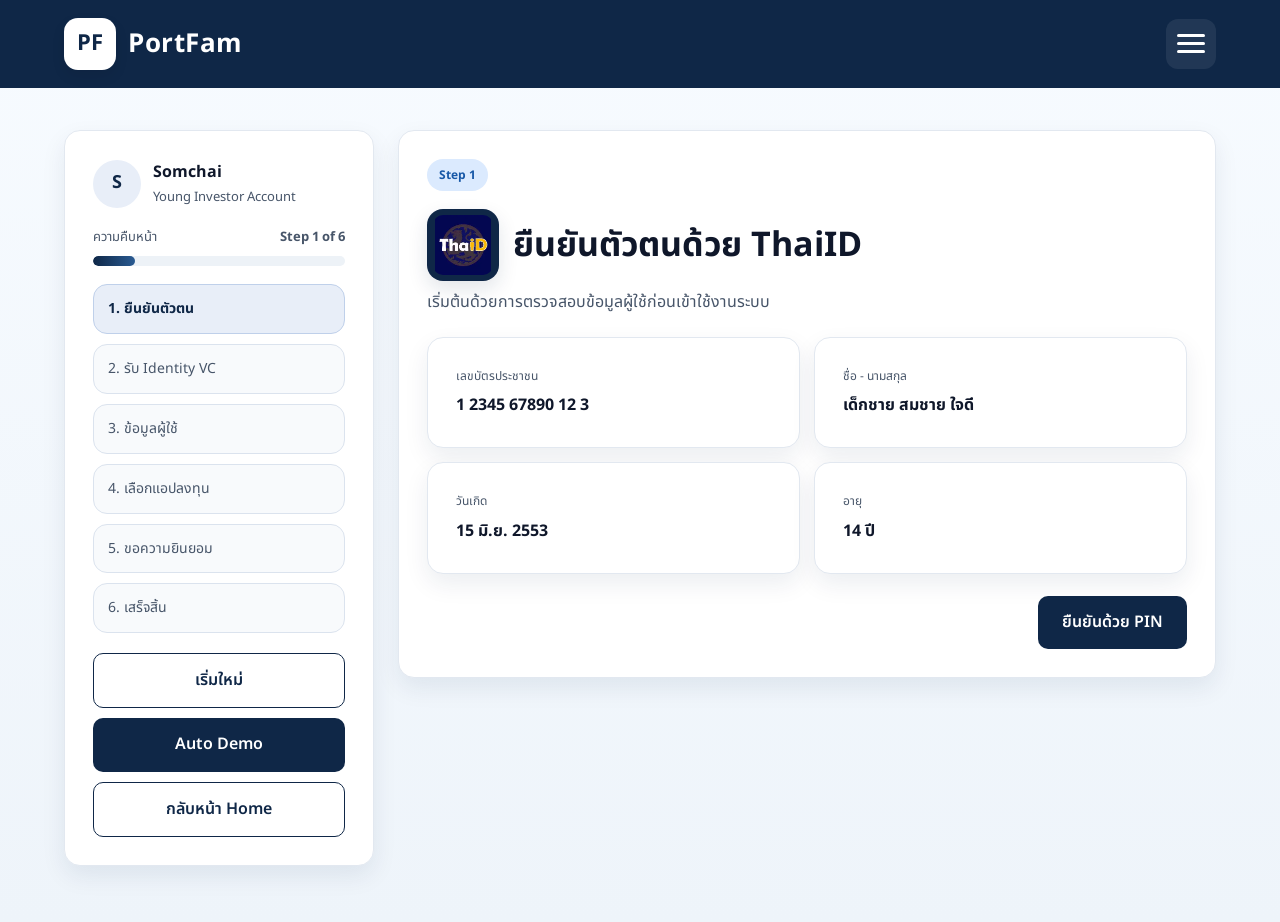
==== demo-login.html @ b3a32cf7 "Create demo-login.html" ====
<!DOCTYPE html>
<html lang="th">
<head>
  <meta charset="UTF-8" />
  <meta name="viewport" content="width=device-width, initial-scale=1.0" />
  <title>PortFam - Demo Flow</title>
  <link rel="stylesheet" href="login.css" />
  <link href="https://fonts.googleapis.com/css2?family=Noto+Sans+Thai:wght@300;400;500;600;700&display=swap" rel="stylesheet">
  
</head>
<body>
  <header class="site-header">
    <div class="container nav">
      <a href="index.html" class="brand">
        <div class="brand-logo">PF</div>
        <div class="brand-text">PortFam</div>
      </a>

      <!-- ขีด 3 ขีด -->
      <button class="menu-toggle" id="menuToggle" aria-label="เปิดเมนู" aria-expanded="false" aria-controls="mobileMenu">
        <span></span>
        <span></span>
        <span></span>
      </button>

      <!-- เมนู -->
      <nav class="menu" id="mobileMenu">
        <a href="index.html#home">หน้าแรก</a>
        <a href="index.html#about">เกี่ยวกับเรา</a>
        <a href="index.html#services">บริการ</a>
        <a href="index.html#news">ข่าวสาร</a>
        <a href="index.html#contact">ติดต่อ</a>
        <a href="demo.html">Demo-login</a>
        <a href="index.html">Login</a>
      </nav>
    </div>
  </header>

  <!-- หน้าเดโม่ -->
  <main class="app-section demo-page">
    <div class="container app-layout">
      <aside class="sidebar">
        <div class="sidebar-card">
          <div class="user-box">
            <div class="avatar">S</div>
            <div>
              <h3 id="sidebarUserName">Somchai</h3>
              <p>Young Investor Account</p>
            </div>
          </div>

          <div class="progress-wrap">
            <div class="progress-text">
              <span>ความคืบหน้า</span>
              <strong id="progressText">Step 1 of 6</strong>
            </div>
            <div class="progress-bar">
              <div class="progress-fill" id="progressFill"></div>
            </div>
          </div>

          <div class="step-list">
            <div class="step-item active" data-step="1">1. ยืนยันตัวตน</div>
            <div class="step-item" data-step="2">2. รับ Identity VC</div>
            <div class="step-item" data-step="3">3. ข้อมูลผู้ใช้</div>
            <div class="step-item" data-step="4">4. เลือกแอปลงทุน</div>
            <div class="step-item" data-step="5">5. ขอความยินยอม</div>
            <div class="step-item" data-step="6">6. เสร็จสิ้น</div>
          </div>

          <div class="sidebar-actions">
            <button class="btn btn-secondary" id="resetBtn" type="button">เริ่มใหม่</button>
            <button class="btn btn-primary" id="autoDemoBtn" type="button">Auto Demo</button>
            <a class="btn btn-secondary full-width text-center" href="Homepage.html">กลับหน้า Home</a>
          </div>
        </div>
      </aside>

      <section class="content-panel">
        <div class="step-page" id="step1">
          <div class="page-card">
            <div class="page-top">
              <span class="page-tag">Step 1</span>
              <h2 class="thaiid-title"> 
                <img src="picture-thaID.webp" alt="ThaiID Logo" class="ThaiId-logo">
                <span>ยืนยันตัวตนด้วย ThaiID</span>
              </h2>
              <p>เริ่มต้นด้วยการตรวจสอบข้อมูลผู้ใช้ก่อนเข้าใช้งานระบบ</p>
            </div>

            <div class="info-grid">
              <div class="info-card">
                <small>เลขบัตรประชาชน</small>
                <strong>1 2345 67890 12 3</strong>
              </div>
              <div class="info-card">
                <small>ชื่อ - นามสกุล</small>
                <strong>เด็กชาย สมชาย ใจดี</strong>
              </div>
              <div class="info-card">
                <small>วันเกิด</small>
                <strong>15 มิ.ย. 2553</strong>
              </div>
              <div class="info-card">
                <small>อายุ</small>
                <strong>14 ปี</strong>
              </div>
            </div>

            <div class="action-row">
              <button class="btn btn-primary" id="verifyBtn">ยืนยันด้วย PIN</button>
            </div>
          </div>
        </div>

        <div class="step-page hidden" id="step2">
          <div class="page-card">
            <div class="page-top">
              <span class="page-tag success-tag">Step 2</span>
              <h2>ได้รับ Identity VC แล้ว</h2>
              <p>ระบบออก Verifiable Credential ให้เรียบร้อย</p>
            </div>

            <div class="success-panel">
              <div class="success-icon">✓</div>
              <div>
                <h3>Identity VC พร้อมใช้งาน</h3>
                <p>ออกโดยกรมการปกครอง และใช้สำหรับยืนยันตัวตนในระบบ</p>
              </div>
            </div>

            <div class="vc-box">
              <div class="vc-row">
                <span>Credential</span>
                <strong>Identity VC</strong>
              </div>
              <div class="vc-row">
                <span>Issuer</span>
                <strong>กรมการปกครอง</strong>
              </div>
              <div class="vc-row">
                <span>Status</span>
                <strong>Verified</strong>
              </div>
            </div>

            <div class="action-row">
              <button class="btn btn-primary" id="toProfileBtn">ดำเนินการต่อ</button>
            </div>
          </div>
        </div>

        <div class="step-page hidden" id="step3">
          <div class="page-card">
            <div class="page-top">
              <span class="page-tag">Step 3</span>
              <h2>บอกเราเกี่ยวกับคุณ</h2>
              <p>เลือกเป้าหมายและระดับความเสี่ยงเพื่อจับคู่แอปที่เหมาะสม</p>
            </div>

            <div class="question-block">
              <h3>เป้าหมายการลงทุน</h3>
              <label class="option-card" id="goal1">
                <input type="radio" name="goal" value="short" />
                <span>เก็บเงินซื้อของที่อยากได้</span>
              </label>
              <label class="option-card" id="goal2">
                <input type="radio" name="goal" value="long" />
                <span>เรียนรู้การลงทุนระยะยาว</span>
              </label>
              <label class="option-card" id="goal3">
                <input type="radio" name="goal" value="trial" />
                <span>ทดลองลงทุนจริงด้วยเงินน้อย</span>
              </label>
            </div>

            <div class="question-block">
              <h3>ความเสี่ยงที่รับได้</h3>
              <label class="option-card" id="risk1">
                <input type="radio" name="risk" value="low" />
                <span>ต่ำ — ไม่อยากขาดทุน</span>
              </label>
              <label class="option-card" id="risk2">
                <input type="radio" name="risk" value="medium" />
                <span>กลาง — รับได้บ้างเพื่อผลตอบแทนดีขึ้น</span>
              </label>
            </div>

            <div class="action-row">
              <button class="btn btn-primary disabled" id="toAppBtn" disabled>ไปขั้นตอนถัดไป</button>
            </div>
          </div>
        </div>

        <div class="step-page hidden" id="step4">
          <div class="page-card">
            <div class="page-top">
              <span class="page-tag">Step 4</span>
              <h2>เลือกแอปลงทุน</h2>
              <p>ระบบแสดงเฉพาะแอปที่เหมาะสมและผ่านการตรวจสอบ</p>
            </div>

            <div class="app-grid">
              <button class="app-card approved" data-app="StockKids" type="button">
                <div class="app-card-top">
                  <h3>StockKids</h3>
                  <span class="badge ok">SEC ✓</span>
                </div>
                <p>ซื้อขายหุ้นจริง เริ่มต้น 100 บาท</p>
              </button>

              <button class="app-card approved" data-app="FundJunior" type="button">
                <div class="app-card-top">
                  <h3>FundJunior</h3>
                  <span class="badge ok">SEC ✓</span>
                </div>
                <p>กองทุนรวม ความเสี่ยงต่ำ</p>
              </button>

              <button class="app-card blocked" data-app="CryptoYouth" type="button">
                <div class="app-card-top">
                  <h3>CryptoYouth</h3>
                  <span class="badge wait">รอ SEC</span>
                </div>
                <p>ยังไม่ได้รับการรับรอง</p>
              </button>
            </div>

            <p class="select-note" id="selectedAppText">ยังไม่ได้เลือกแอป</p>

            <div class="action-row">
              <button class="btn btn-primary disabled" id="toConsentBtn" disabled>ส่งคำขอความยินยอม</button>
            </div>
          </div>
        </div>

        <div class="step-page hidden" id="step5">
          <div class="page-card">
            <div class="page-top">
              <span class="page-tag">Step 5</span>
              <h2>รอการยินยอมจากผู้ปกครอง</h2>
              <p>ระบบส่ง Consent Request ไปยัง Parent Wallet แล้ว</p>
            </div>

            <div class="waiting-panel" id="waitingPanel">
              <div class="spinner"></div>
              <h3>กำลังรอการอนุมัติ...</h3>
              <p>โปรดรอขณะผู้ปกครองตรวจสอบคำขอ</p>
            </div>

            <div class="approval-panel hidden" id="approvalPanel">
" id="approvalPanel">
              <div class="success-icon large">✓</div>
              <h3>ผู้ปกครองยินยอมแล้ว</h3>
              <p>ระบบได้รับ VP Reference เรียบร้อย</p>

              <div class="vc-box">
                <div class="vc-row">
                  <span>VP Reference</span>
                  <strong>#VP-2024-8821</strong>
                </div>
                <div class="vc-row">
                  <span>Status</span>
                  <strong>Approved</strong>
                </div>
                <div class="vc-row">
                  <span>แชร์ข้อมูล</span>
                  <strong>Consent Only</strong>
                </div>
              </div>

              <div class="action-row">
                <button class="btn btn-primary" id="finishBtn">เข้าสู่หน้าใช้งาน</button>
              </div>
            </div>
          </div>
        </div>

        <div class="step-page hidden" id="step6">
          <div class="page-card">
            <div class="page-top">
              <span class="page-tag success-tag">Step 6</span>
              <h2>พร้อมใช้งานแล้ว</h2>
              <p>บัญชีได้รับการยืนยันและสามารถเริ่มต้นใช้งานแอปที่เลือกได้</p>
            </div>

            <div class="dashboard-card">
              <div class="dashboard-top">
                <div>
                  <small>บัญชีผู้ใช้</small>
                  <h3>สมชาย ใจดี</h3>
                </div>
                <span class="badge ok">ACTIVE</span>
              </div>

              <div class="dashboard-list">
                <div class="dashboard-item">
                  <span>Identity VC</span>
                  <strong>Verified</strong>
                </div>
                <div class="dashboard-item">
                  <span>Consent VP</span>
                  <strong>Approved</strong>
                </div>
                <div class="dashboard-item">
                  <span>Selected App</span>
                  <strong id="finalSelectedApp">-</strong>
                </div>
              </div>
            </div>

            <div class="action-row">
              <button class="btn btn-primary" id="restartFlowBtn">เริ่ม flow ใหม่</button>
            </div>
          </div>
        </div>
      </section>
    </div>
  </main>

  <script src="script.js"></script>
</body>
</html>
---- login.css ----
* {
  margin: 0;
  padding: 0;
  box-sizing: border-box;
  font-family: "Noto Sans Thai", sans-serif;
}

:root {
  --navy: #0f2747;
  --navy-light: #183861;
  --blue-soft: #dbeafe;
  --bg: #f7fbff;
  --bg-2: #eef4fa;
  --white: #ffffff;
  --text: #0f172a;
  --muted: #475569;
  --line: #dbe3ee;
  --shadow: 0 10px 25px rgba(15, 39, 71, 0.08);
  --radius: 18px;
  --brand-soft: #e8eef8;
  --green-soft: #eef4fa;
}

body {
  color: var(--text);
  background: linear-gradient(180deg, var(--bg) 0%, var(--bg-2) 100%);
  line-height: 1.7;
}

a {
  text-decoration: none;
  color: inherit;
}

button,
input {
  font: inherit;
}

.hidden {
  display: none !important;
}

.container {
  width: 90%;
  max-width: 1200px;
  margin: 0 auto;
}

/* Header */
.site-header {
  background-color: var(--navy);
  padding: 18px 0;
  position: sticky;
  top: 0;
  z-index: 1000;
}

.nav {
  display: flex;
  justify-content: space-between;
  align-items: center;
  gap: 20px;
  position: relative;
}

.brand {
  display: flex;
  align-items: center;
  gap: 12px;
  text-decoration: none;
}

.brand-logo {
  width: 52px;
  height: 52px;
  border-radius: 14px;
  background: #ffffff;
  color: var(--navy);
  display: flex;
  align-items: center;
  justify-content: center;
  font-weight: 700;
  font-size: 22px;
  box-shadow: 0 6px 14px rgba(0, 0, 0, 0.08);
  flex-shrink: 0;
}

.brand-text {
  color: var(--white);
  font-size: 26px;
  font-weight: 700;
  letter-spacing: 0.5px;
}

/* hamburger */
.menu-toggle {
  display: block;
  width: 50px;
  height: 50px;
  border: none;
  background: rgba(255, 255, 255, 0.08);
  border-radius: 12px;
  cursor: pointer;
  padding: 10px;
  position: relative;
  z-index: 1100;
}

.menu-toggle span {
  position: absolute;
  left: 11px;
  width: 28px;
  height: 3px;
  background: #ffffff;
  border-radius: 999px;
  transition: transform 0.28s ease, opacity 0.22s ease, top 0.28s ease;
}

.menu-toggle span:nth-child(1) {
  top: 15px;
}

.menu-toggle span:nth-child(2) {
  top: 23px;
}

.menu-toggle span:nth-child(3) {
  top: 31px;
}

.menu-toggle.active span:nth-child(1) {
  top: 23px;
  transform: rotate(45deg);
}

.menu-toggle.active span:nth-child(2) {
  opacity: 0;
}

.menu-toggle.active span:nth-child(3) {
  top: 23px;
  transform: rotate(-45deg);
}

/* menu always hidden by default */
.menu {
  display: flex;
  position: absolute;
  top: calc(100% + 12px);
  right: 0;
  width: min(290px, 90vw);
  background: var(--navy);
  border: 1px solid rgba(255, 255, 255, 0.08);
  border-radius: 16px;
  padding: 12px;
  box-shadow: 0 14px 30px rgba(0, 0, 0, 0.18);
  flex-direction: column;
  gap: 6px;

  opacity: 0;
  transform: translateY(-10px) scale(0.98);
  pointer-events: none;
  transition: opacity 0.28s ease, transform 0.28s ease;
}

.menu.show {
  opacity: 1;
  transform: translateY(0) scale(1);
  pointer-events: auto;
}

.menu a {
  color: var(--white);
  font-size: 16px;
  width: 100%;
  padding: 10px 12px;
  border-radius: 8px;
  transition: 0.3s;
}

.menu a:hover {
  color: #dbeafe;
  background-color: rgba(255, 255, 255, 0.08);
}

/* Login */
.login-section {
  padding: 88px 0;
}

.login-layout {
  max-width: 1200px;
  display: grid;
  grid-template-columns: 1.1fr 0.9fr;
  gap: 30px;
  align-items: center;
}

.hero-tag {
  display: inline-block;
  background-color: var(--blue-soft);
  color: #1d4ed8;
  padding: 6px 14px;
  border-radius: 999px;
  font-size: 14px;
  margin-bottom: 18px;
  font-weight: 600;
}

.login-intro h1 {
  font-size: 44px;
  line-height: 1.25;
  color: var(--text);
  margin-bottom: 20px;
}

.login-intro p {
  font-size: 18px;
  color: var(--muted);
  max-width: 680px;
  margin-bottom: 28px;
}

.info-pills {
  display: grid;
  grid-template-columns: repeat(3, 1fr);
  gap: 14px;
  margin-top: 24px;
}

.info-pill,
.login-card,
.sidebar-card,
.page-card,
.info-card {
  background-color: var(--white);
  border: 1px solid #e2e8f0;
  border-radius: 16px;
  padding: 28px;
  box-shadow: var(--shadow);
}

.info-pill strong {
  display: block;
  margin-bottom: 6px;
  color: var(--navy);
}

.info-pill span {
  color: var(--muted);
  font-size: 14px;
}

.card-head h2,
.card-head h3 {
  font-size: 30px;
  margin-bottom: 6px;
  color: var(--navy);
}

.card-head p {
  color: var(--muted);
  margin-bottom: 18px;
}

.login-form {
  display: grid;
  gap: 14px;
}

.login-form label {
  display: grid;
  gap: 8px;
}

.login-form span {
  font-size: 14px;
  font-weight: 600;
}

.login-form input {
  width: 100%;
  padding: 14px 16px;
  border: 1px solid var(--line);
  border-radius: 12px;
  background: #fff;
  outline: none;
}

.login-form input:focus {
  border-color: var(--navy);
  box-shadow: 0 0 0 4px rgba(15, 39, 71, 0.08);
}

.login-hint,
.hint {
  margin-top: 14px;
  font-size: 14px;
  color: var(--muted);
}

.btn {
  display: inline-block;
  padding: 13px 24px;
  border-radius: 10px;
  font-size: 16px;
  font-weight: 600;
  transition: 0.3s;
  border: none;
  cursor: pointer;
}

.btn-primary {
  background-color: var(--navy);
  color: var(--white);
}

.btn-primary:hover {
  background-color: var(--navy-light);
}

.btn-secondary {
  border: 1px solid var(--navy);
  color: var(--navy);
  background-color: var(--white);
}

.btn-secondary:hover {
  background-color: #f1f5f9;
}

.full-width {
  width: 100%;
}

.text-center {
  text-align: center;
}

.disabled,
.btn:disabled {
  opacity: 0.55;
  cursor: not-allowed;
}

/* Demo */
.app-section {
  padding: 42px 0 56px;
}

.app-layout {
  display: grid;
  grid-template-columns: 310px 1fr;
  gap: 24px;
  align-items: start;
}

.sidebar {
  position: sticky;
  top: 100px;
}

.user-box {
  display: flex;
  align-items: center;
  gap: 12px;
  margin-bottom: 18px;
}

.avatar {
  width: 48px;
  height: 48px;
  border-radius: 50%;
  background: var(--brand-soft);
  color: var(--navy);
  display: flex;
  align-items: center;
  justify-content: center;
  font-weight: 700;
  font-size: 18px;
}

.user-box h3 {
  font-size: 16px;
}

.user-box p {
  color: var(--muted);
  font-size: 13px;
}

.progress-wrap {
  margin-bottom: 18px;
}

.progress-text {
  display: flex;
  justify-content: space-between;
  gap: 10px;
  margin-bottom: 8px;
  font-size: 13px;
  color: var(--muted);
}

.progress-bar {
  height: 10px;
  background: #edf2f7;
  border-radius: 999px;
  overflow: hidden;
}

.progress-fill {
  width: 16.66%;
  height: 100%;
  background: linear-gradient(90deg, var(--navy), #2a5b92);
  border-radius: 999px;
  transition: width 0.3s ease;
}

.step-list {
  display: grid;
  gap: 10px;
  margin-bottom: 20px;
}

.step-item {
  padding: 12px 14px;
  border-radius: 14px;
  background: #f8fafc;
  border: 1px solid var(--line);
  font-size: 14px;
  color: var(--muted);
  transition: 0.2s ease;
}

.step-item.active {
  background: #e8eef8;
  color: var(--navy);
  border-color: #bfd0ea;
  font-weight: 700;
}

.step-item.done {
  background: #eff6ff;
  color: #1d4ed8;
  border-color: #cfe0fb;
}

.sidebar-actions {
  display: grid;
  gap: 10px;
}

.page-top {
  margin-bottom: 20px;
}

.page-tag {
  display: inline-block;
  padding: 6px 12px;
  border-radius: 999px;
  background: var(--blue-soft);
  color: #1758a7;
  font-size: 12px;
  font-weight: 700;
  margin-bottom: 10px;
}

.success-tag {
  background: var(--green-soft);
  color: #16624b;
}

.page-top h2 {
  font-size: clamp(24px, 3vw, 34px);
  line-height: 1.15;
  margin-bottom: 8px;
}

.page-top p {
  color: var(--muted);
}

.info-grid {
  display: grid;
  grid-template-columns: repeat(2, 1fr);
  gap: 14px;
}

.info-card small {
  display: block;
  font-size: 12px;
  color: var(--muted);
  margin-bottom: 6px;
}

.info-card strong {
  font-size: 16px;
}

.action-row {
  display: flex;
  justify-content: flex-end;
  margin-top: 22px;
  gap: 10px;
  flex-wrap: wrap;
}

.success-panel,
.waiting-panel,
.approval-panel,
.dashboard-card {
  border: 1px solid var(--line);
  border-radius: 18px;
  padding: 20px;
  background: #fff;
}

.success-panel {
  display: flex;
  align-items: center;
  gap: 16px;
  background: #eef4fa;
  border-color: #d7e4f5;
}

.success-icon {
  width: 48px;
  height: 48px;
  border-radius: 50%;
  background: var(--navy);
  color: #fff;
  display: flex;
  align-items: center;
  justify-content: center;
  font-size: 24px;
  font-weight: 700;
  flex-shrink: 0;
}

.success-icon.large {
  width: 64px;
  height: 64px;
  font-size: 30px;
  margin: 0 auto 14px;
}

.vc-box {
  border: 1px solid var(--line);
  border-radius: 16px;
  padding: 14px 16px;
  margin-top: 18px;
  background: #fbfdff;
}

.vc-row {
  display: flex;
  justify-content: space-between;
  gap: 12px;
  padding: 10px 0;
  border-bottom: 1px solid #edf2f7;
  font-size: 14px;
}

.vc-row:last-child {
  border-bottom: none;
}

.vc-row span {
  color: var(--muted);
}

.question-block {
  margin-bottom: 22px;
}

.question-block h3 {
  margin-bottom: 10px;
  font-size: 18px;
}

.option-card {
  display: flex;
  align-items: center;
  gap: 10px;
  padding: 14px 16px;
  border-radius: 16px;
  border: 1px solid var(--line);
  margin-bottom: 10px;
  cursor: pointer;
  background: #fff;
  transition: 0.2s ease;
}

.option-card:hover {
  background: #f9fcfd;
}

.option-card.active {
  border-color: #92b6df;
  background: #eef5ff;
}

.option-card input {
  accent-color: var(--navy);
}

.app-grid {
  display: grid;
  grid-template-columns: repeat(3, 1fr);
  gap: 14px;
}

.app-card {
  text-align: left;
  padding: 18px;
  border-radius: 18px;
  border: 1px solid var(--line);
  background: #fff;
  cursor: pointer;
  transition: 0.2s ease;
}

.app-card:hover {
  transform: translateY(-2px);
  box-shadow: var(--shadow);
}

.app-card.selected {
  border-color: #91afd6;
  background: #eef5ff;
}

.app-card.blocked {
  background: #fffaf4;
}

.app-card-top {
  display: flex;
  align-items: center;
  justify-content: space-between;
  gap: 10px;
  margin-bottom: 8px;
}

.app-card h3 {
  font-size: 18px;
}

.app-card p {
  color: var(--muted);
  font-size: 14px;
}

.badge {
  display: inline-flex;
  align-items: center;
  padding: 5px 10px;
  border-radius: 999px;
  font-size: 11px;
  font-weight: 700;
}

.badge.ok {
  background: #dbeafe;
  color: #1d4ed8;
}

.badge.wait {
  background: #fff2dd;
  color: #9a5a00;
}

.select-note {
  margin-top: 14px;
  color: var(--muted);
  font-size: 14px;
}

.waiting-panel,
.approval-panel {
  text-align: center;
}

.spinner {
  width: 54px;
  height: 54px;
  border: 4px solid #e5e7eb;
  border-top-color: var(--navy);
  border-radius: 50%;
  margin: 0 auto 14px;
  animation: spin 0.8s linear infinite;
}

@keyframes spin {
  to {
    transform: rotate(360deg);
  }
}

.dashboard-top {
  display: flex;
  align-items: center;
  justify-content: space-between;
  gap: 12px;
  margin-bottom: 16px;
}

.dashboard-top small {
  display: block;
  color: var(--muted);
  margin-bottom: 4px;
}

.dashboard-list {
  display: grid;
  gap: 10px;
}

.dashboard-item {
  display: flex;
  justify-content: space-between;
  gap: 12px;
  padding: 14px 16px;
  border: 1px solid var(--line);
  border-radius: 14px;
  background: #fff;
}

.dashboard-item span {
  color: var(--muted);
}

@media (max-width: 980px) {
  .info-pills,
  .login-layout,
  .app-layout,
  .app-grid,
  .info-grid {
    grid-template-columns: 1fr;
  }

  .login-intro h1 {
    font-size: 34px;
  }

  .sidebar {
    position: static;
  }
}

@media (max-width: 640px) {
  .brand-text {
    font-size: 22px;
  }

  .brand-logo {
    width: 46px;
    height: 46px;
    font-size: 18px;
  }
}

.thaiid-title {
  display: flex;
  align-items: center;
  gap: 14px;
  flex-wrap: wrap;
  margin-top: 8px;
}

.ThaiId-logo {
  width: 72px;
  height: 72px;
  object-fit: contain;
  border-radius: 16px;
  background: #0f2747;
  padding: 6px;
  box-shadow: 0 8px 20px rgba(15, 39, 71, 0.12);
  flex-shrink: 0;
}

.thaiid-title span {
  display: inline-block;
}

@media (max-width: 640px) {
  .thaiid-title {
    align-items: flex-start;
    gap: 10px;
  }

  .ThaiId-logo {
    width: 58px;
    height: 58px;
    border-radius: 12px;
  }
}
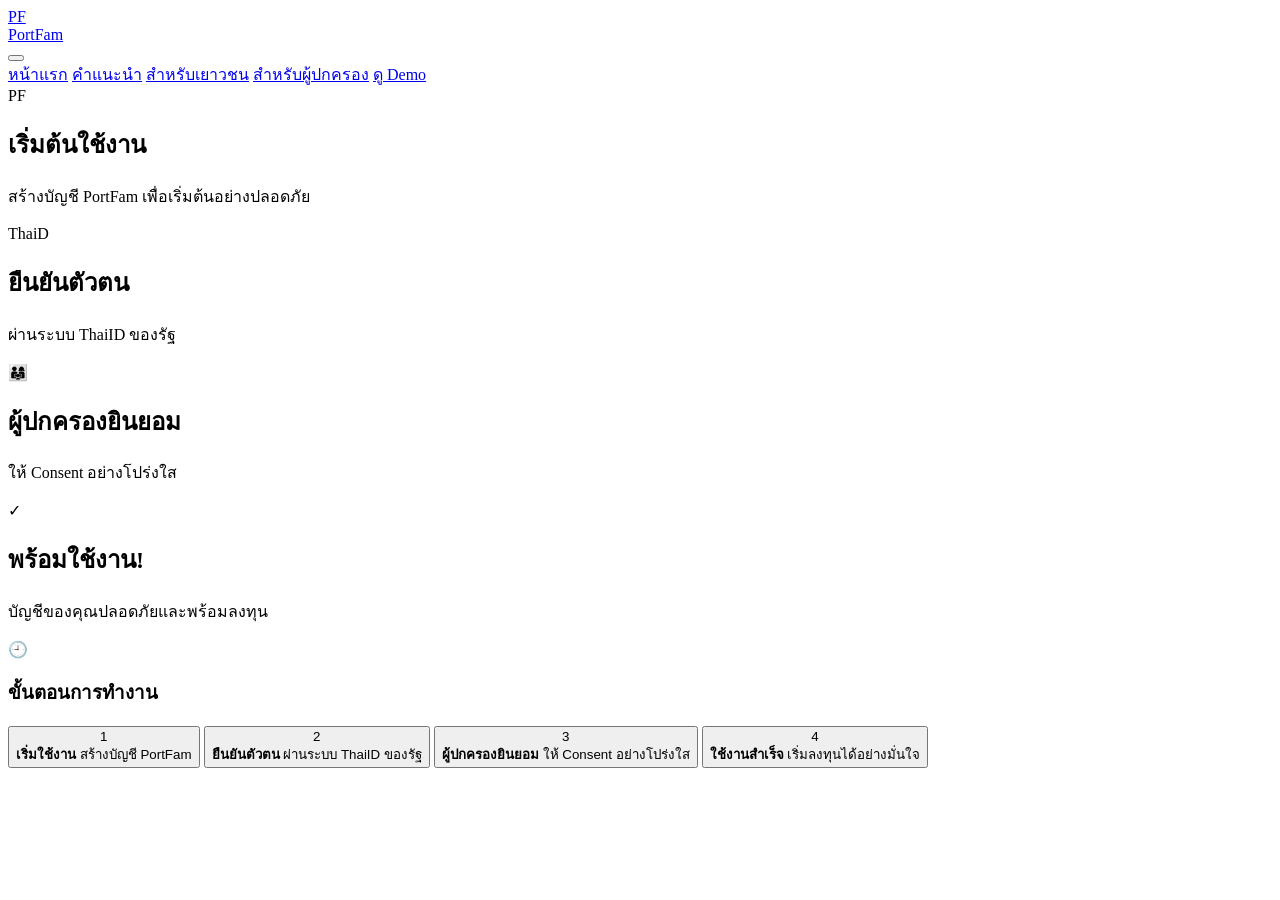
==== commit 6cffa497: "demo-login.html" ====
--- a/demo-login.html
+++ b/demo-login.html
@@ -3,10 +3,9 @@
 <head>
   <meta charset="UTF-8" />
   <meta name="viewport" content="width=device-width, initial-scale=1.0" />
-  <title>PortFam - Demo Flow</title>
-  <link rel="stylesheet" href="login.css" />
-  <link href="https://fonts.googleapis.com/css2?family=Noto+Sans+Thai:wght@300;400;500;600;700&display=swap" rel="stylesheet">
-  
+  <title>PortFam - ดู Demo</title>
+  <link rel="stylesheet" href="demo-login.css" />
+  <link href="https://fonts.googleapis.com/css2?family=Noto+Sans+Thai:wght@300;400;500;600;700;800&display=swap" rel="stylesheet">
 </head>
 <body>
   <header class="site-header">
@@ -16,308 +15,105 @@
         <div class="brand-text">PortFam</div>
       </a>
 
-      <!-- ขีด 3 ขีด -->
-      <button class="menu-toggle" id="menuToggle" aria-label="เปิดเมนู" aria-expanded="false" aria-controls="mobileMenu">
+      <button class="menu-toggle" id="menuToggle" type="button" aria-label="เปิดเมนู" aria-expanded="false" aria-controls="mobileMenu">
         <span></span>
         <span></span>
         <span></span>
       </button>
 
-      <!-- เมนู -->
       <nav class="menu" id="mobileMenu">
-        <a href="index.html#home">หน้าแรก</a>
-        <a href="index.html#about">เกี่ยวกับเรา</a>
-        <a href="index.html#services">บริการ</a>
-        <a href="index.html#news">ข่าวสาร</a>
-        <a href="index.html#contact">ติดต่อ</a>
-        <a href="demo.html">Demo-login</a>
-        <a href="index.html">Login</a>
+        <a href="index.html">หน้าแรก</a>
+        <a href="recom.html">คำแนะนำ</a>
+        <a href="youth-guide.html">สำหรับเยาวชน</a>
+        <a href="parent-guide.html">สำหรับผู้ปกครอง</a>
+        <a href="demo-login.html" class="active-link">ดู Demo</a>
       </nav>
     </div>
   </header>
 
-  <!-- หน้าเดโม่ -->
-  <main class="app-section demo-page">
-    <div class="container app-layout">
-      <aside class="sidebar">
-        <div class="sidebar-card">
-          <div class="user-box">
-            <div class="avatar">S</div>
-            <div>
-              <h3 id="sidebarUserName">Somchai</h3>
-              <p>Young Investor Account</p>
+  <main class="page-wrap">
+    <section class="demo-section">
+      <div class="container">
+        <div class="demo-layout">
+          <div class="demo-stage">
+            <div class="phone-mockup">
+              <div class="phone-notch"></div>
+
+              <div class="phone-screen">
+                <div class="scene scene-active" data-scene="1">
+                  <div class="screen-icon blue-circle">PF</div>
+                  <h2>เริ่มต้นใช้งาน</h2>
+                  <p>สร้างบัญชี PortFam เพื่อเริ่มต้นอย่างปลอดภัย</p>
+                </div>
+
+                <div class="scene" data-scene="2">
+                  <div class="screen-icon thaid-circle">
+                    Thai<span>D</span>
+                  </div>
+                  <h2>ยืนยันตัวตน</h2>
+                  <p>ผ่านระบบ ThaiID ของรัฐ</p>
+                </div>
+
+                <div class="scene" data-scene="3">
+                  <div class="screen-icon consent-circle">👨‍👩‍👧</div>
+                  <h2>ผู้ปกครองยินยอม</h2>
+                  <p>ให้ Consent อย่างโปร่งใส</p>
+                </div>
+
+                <div class="scene" data-scene="4">
+                  <div class="success-check">✓</div>
+                  <h2>พร้อมใช้งาน!</h2>
+                  <p>บัญชีของคุณปลอดภัยและพร้อมลงทุน</p>
+                </div>
+              </div>
             </div>
           </div>
 
-          <div class="progress-wrap">
-            <div class="progress-text">
-              <span>ความคืบหน้า</span>
-              <strong id="progressText">Step 1 of 6</strong>
-            </div>
-            <div class="progress-bar">
-              <div class="progress-fill" id="progressFill"></div>
-            </div>
-          </div>
-
-          <div class="step-list">
-            <div class="step-item active" data-step="1">1. ยืนยันตัวตน</div>
-            <div class="step-item" data-step="2">2. รับ Identity VC</div>
-            <div class="step-item" data-step="3">3. ข้อมูลผู้ใช้</div>
-            <div class="step-item" data-step="4">4. เลือกแอปลงทุน</div>
-            <div class="step-item" data-step="5">5. ขอความยินยอม</div>
-            <div class="step-item" data-step="6">6. เสร็จสิ้น</div>
-          </div>
-
-          <div class="sidebar-actions">
-            <button class="btn btn-secondary" id="resetBtn" type="button">เริ่มใหม่</button>
-            <button class="btn btn-primary" id="autoDemoBtn" type="button">Auto Demo</button>
-            <a class="btn btn-secondary full-width text-center" href="Homepage.html">กลับหน้า Home</a>
-          </div>
-        </div>
-      </aside>
-
-      <section class="content-panel">
-        <div class="step-page" id="step1">
-          <div class="page-card">
-            <div class="page-top">
-              <span class="page-tag">Step 1</span>
-              <h2 class="thaiid-title"> 
-                <img src="picture-thaID.webp" alt="ThaiID Logo" class="ThaiId-logo">
-                <span>ยืนยันตัวตนด้วย ThaiID</span>
-              </h2>
-              <p>เริ่มต้นด้วยการตรวจสอบข้อมูลผู้ใช้ก่อนเข้าใช้งานระบบ</p>
+          <aside class="step-panel">
+            <div class="panel-head">
+              <span class="panel-head-icon">🕘</span>
+              <h3>ขั้นตอนการทำงาน</h3>
             </div>
 
-            <div class="info-grid">
-              <div class="info-card">
-                <small>เลขบัตรประชาชน</small>
-                <strong>1 2345 67890 12 3</strong>
-              </div>
-              <div class="info-card">
-                <small>ชื่อ - นามสกุล</small>
-                <strong>เด็กชาย สมชาย ใจดี</strong>
-              </div>
-              <div class="info-card">
-                <small>วันเกิด</small>
-                <strong>15 มิ.ย. 2553</strong>
-              </div>
-              <div class="info-card">
-                <small>อายุ</small>
-                <strong>14 ปี</strong>
-              </div>
-            </div>
-
-            <div class="action-row">
-              <button class="btn btn-primary" id="verifyBtn">ยืนยันด้วย PIN</button>
-            </div>
-          </div>
-        </div>
-
-        <div class="step-page hidden" id="step2">
-          <div class="page-card">
-            <div class="page-top">
-              <span class="page-tag success-tag">Step 2</span>
-              <h2>ได้รับ Identity VC แล้ว</h2>
-              <p>ระบบออก Verifiable Credential ให้เรียบร้อย</p>
-            </div>
-
-            <div class="success-panel">
-              <div class="success-icon">✓</div>
-              <div>
-                <h3>Identity VC พร้อมใช้งาน</h3>
-                <p>ออกโดยกรมการปกครอง และใช้สำหรับยืนยันตัวตนในระบบ</p>
-              </div>
-            </div>
-
-            <div class="vc-box">
-              <div class="vc-row">
-                <span>Credential</span>
-                <strong>Identity VC</strong>
-              </div>
-              <div class="vc-row">
-                <span>Issuer</span>
-                <strong>กรมการปกครอง</strong>
-              </div>
-              <div class="vc-row">
-                <span>Status</span>
-                <strong>Verified</strong>
-              </div>
-            </div>
-
-            <div class="action-row">
-              <button class="btn btn-primary" id="toProfileBtn">ดำเนินการต่อ</button>
-            </div>
-          </div>
-        </div>
-
-        <div class="step-page hidden" id="step3">
-          <div class="page-card">
-            <div class="page-top">
-              <span class="page-tag">Step 3</span>
-              <h2>บอกเราเกี่ยวกับคุณ</h2>
-              <p>เลือกเป้าหมายและระดับความเสี่ยงเพื่อจับคู่แอปที่เหมาะสม</p>
-            </div>
-
-            <div class="question-block">
-              <h3>เป้าหมายการลงทุน</h3>
-              <label class="option-card" id="goal1">
-                <input type="radio" name="goal" value="short" />
-                <span>เก็บเงินซื้อของที่อยากได้</span>
-              </label>
-              <label class="option-card" id="goal2">
-                <input type="radio" name="goal" value="long" />
-                <span>เรียนรู้การลงทุนระยะยาว</span>
-              </label>
-              <label class="option-card" id="goal3">
-                <input type="radio" name="goal" value="trial" />
-                <span>ทดลองลงทุนจริงด้วยเงินน้อย</span>
-              </label>
-            </div>
-
-            <div class="question-block">
-              <h3>ความเสี่ยงที่รับได้</h3>
-              <label class="option-card" id="risk1">
-                <input type="radio" name="risk" value="low" />
-                <span>ต่ำ — ไม่อยากขาดทุน</span>
-              </label>
-              <label class="option-card" id="risk2">
-                <input type="radio" name="risk" value="medium" />
-                <span>กลาง — รับได้บ้างเพื่อผลตอบแทนดีขึ้น</span>
-              </label>
-            </div>
-
-            <div class="action-row">
-              <button class="btn btn-primary disabled" id="toAppBtn" disabled>ไปขั้นตอนถัดไป</button>
-            </div>
-          </div>
-        </div>
-
-        <div class="step-page hidden" id="step4">
-          <div class="page-card">
-            <div class="page-top">
-              <span class="page-tag">Step 4</span>
-              <h2>เลือกแอปลงทุน</h2>
-              <p>ระบบแสดงเฉพาะแอปที่เหมาะสมและผ่านการตรวจสอบ</p>
-            </div>
-
-            <div class="app-grid">
-              <button class="app-card approved" data-app="StockKids" type="button">
-                <div class="app-card-top">
-                  <h3>StockKids</h3>
-                  <span class="badge ok">SEC ✓</span>
+            <div class="step-list">
+              <button class="step-card active" data-target="1" type="button">
+                <div class="step-no">1</div>
+                <div class="step-info">
+                  <strong>เริ่มใช้งาน</strong>
+                  <span>สร้างบัญชี PortFam</span>
                 </div>
-                <p>ซื้อขายหุ้นจริง เริ่มต้น 100 บาท</p>
               </button>
 
-              <button class="app-card approved" data-app="FundJunior" type="button">
-                <div class="app-card-top">
-                  <h3>FundJunior</h3>
-                  <span class="badge ok">SEC ✓</span>
+              <button class="step-card" data-target="2" type="button">
+                <div class="step-no">2</div>
+                <div class="step-info">
+                  <strong>ยืนยันตัวตน</strong>
+                  <span>ผ่านระบบ ThaiID ของรัฐ</span>
                 </div>
-                <p>กองทุนรวม ความเสี่ยงต่ำ</p>
               </button>
 
-              <button class="app-card blocked" data-app="CryptoYouth" type="button">
-                <div class="app-card-top">
-                  <h3>CryptoYouth</h3>
-                  <span class="badge wait">รอ SEC</span>
+              <button class="step-card" data-target="3" type="button">
+                <div class="step-no">3</div>
+                <div class="step-info">
+                  <strong>ผู้ปกครองยินยอม</strong>
+                  <span>ให้ Consent อย่างโปร่งใส</span>
                 </div>
-                <p>ยังไม่ได้รับการรับรอง</p>
+              </button>
+
+              <button class="step-card" data-target="4" type="button">
+                <div class="step-no">4</div>
+                <div class="step-info">
+                  <strong>ใช้งานสำเร็จ</strong>
+                  <span>เริ่มลงทุนได้อย่างมั่นใจ</span>
+                </div>
               </button>
             </div>
-
-            <p class="select-note" id="selectedAppText">ยังไม่ได้เลือกแอป</p>
-
-            <div class="action-row">
-              <button class="btn btn-primary disabled" id="toConsentBtn" disabled>ส่งคำขอความยินยอม</button>
-            </div>
-          </div>
+          </aside>
         </div>
-
-        <div class="step-page hidden" id="step5">
-          <div class="page-card">
-            <div class="page-top">
-              <span class="page-tag">Step 5</span>
-              <h2>รอการยินยอมจากผู้ปกครอง</h2>
-              <p>ระบบส่ง Consent Request ไปยัง Parent Wallet แล้ว</p>
-            </div>
-
-            <div class="waiting-panel" id="waitingPanel">
-              <div class="spinner"></div>
-              <h3>กำลังรอการอนุมัติ...</h3>
-              <p>โปรดรอขณะผู้ปกครองตรวจสอบคำขอ</p>
-            </div>
-
-            <div class="approval-panel hidden" id="approvalPanel">
-" id="approvalPanel">
-              <div class="success-icon large">✓</div>
-              <h3>ผู้ปกครองยินยอมแล้ว</h3>
-              <p>ระบบได้รับ VP Reference เรียบร้อย</p>
-
-              <div class="vc-box">
-                <div class="vc-row">
-                  <span>VP Reference</span>
-                  <strong>#VP-2024-8821</strong>
-                </div>
-                <div class="vc-row">
-                  <span>Status</span>
-                  <strong>Approved</strong>
-                </div>
-                <div class="vc-row">
-                  <span>แชร์ข้อมูล</span>
-                  <strong>Consent Only</strong>
-                </div>
-              </div>
-
-              <div class="action-row">
-                <button class="btn btn-primary" id="finishBtn">เข้าสู่หน้าใช้งาน</button>
-              </div>
-            </div>
-          </div>
-        </div>
-
-        <div class="step-page hidden" id="step6">
-          <div class="page-card">
-            <div class="page-top">
-              <span class="page-tag success-tag">Step 6</span>
-              <h2>พร้อมใช้งานแล้ว</h2>
-              <p>บัญชีได้รับการยืนยันและสามารถเริ่มต้นใช้งานแอปที่เลือกได้</p>
-            </div>
-
-            <div class="dashboard-card">
-              <div class="dashboard-top">
-                <div>
-                  <small>บัญชีผู้ใช้</small>
-                  <h3>สมชาย ใจดี</h3>
-                </div>
-                <span class="badge ok">ACTIVE</span>
-              </div>
-
-              <div class="dashboard-list">
-                <div class="dashboard-item">
-                  <span>Identity VC</span>
-                  <strong>Verified</strong>
-                </div>
-                <div class="dashboard-item">
-                  <span>Consent VP</span>
-                  <strong>Approved</strong>
-                </div>
-                <div class="dashboard-item">
-                  <span>Selected App</span>
-                  <strong id="finalSelectedApp">-</strong>
-                </div>
-              </div>
-            </div>
-
-            <div class="action-row">
-              <button class="btn btn-primary" id="restartFlowBtn">เริ่ม flow ใหม่</button>
-            </div>
-          </div>
-        </div>
-      </section>
-    </div>
+      </div>
+    </section>
   </main>
 
-  <script src="script.js"></script>
+  <script src="demo-login.js"></script>
 </body>
 </html>
